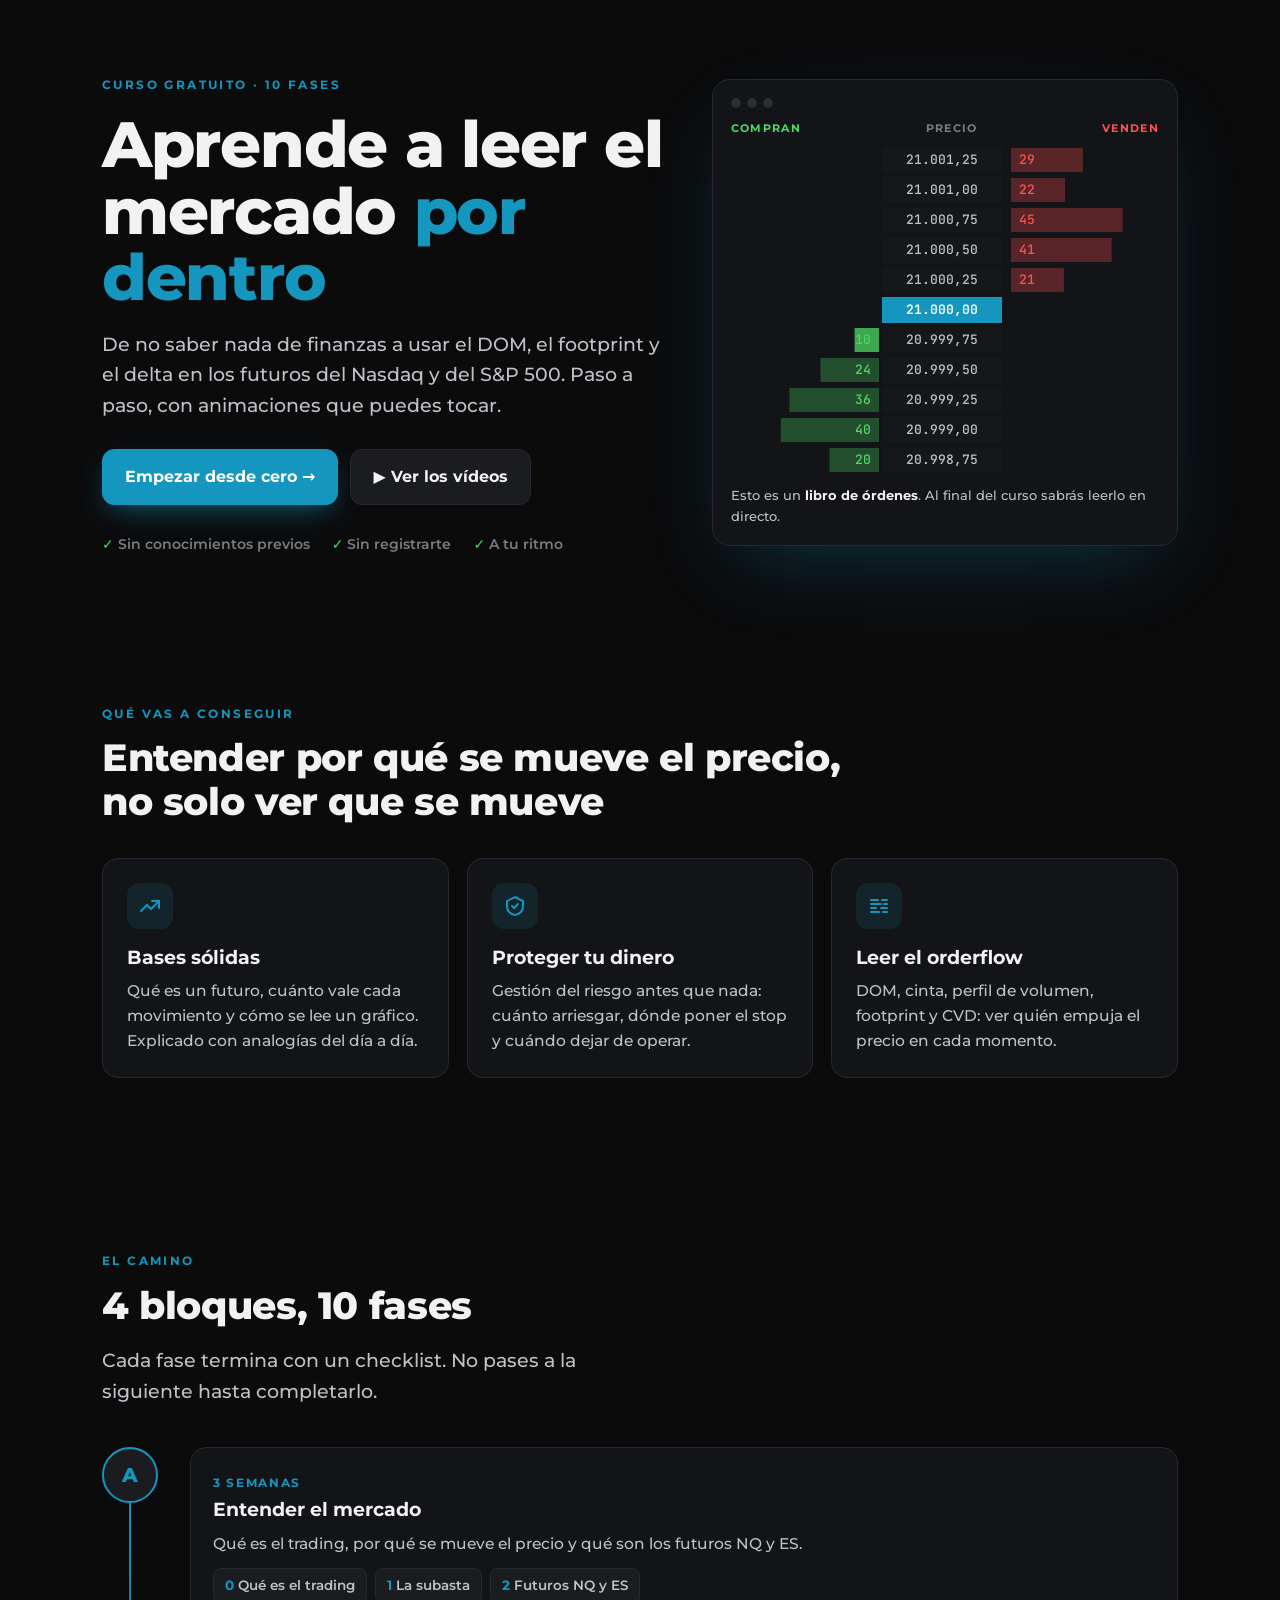
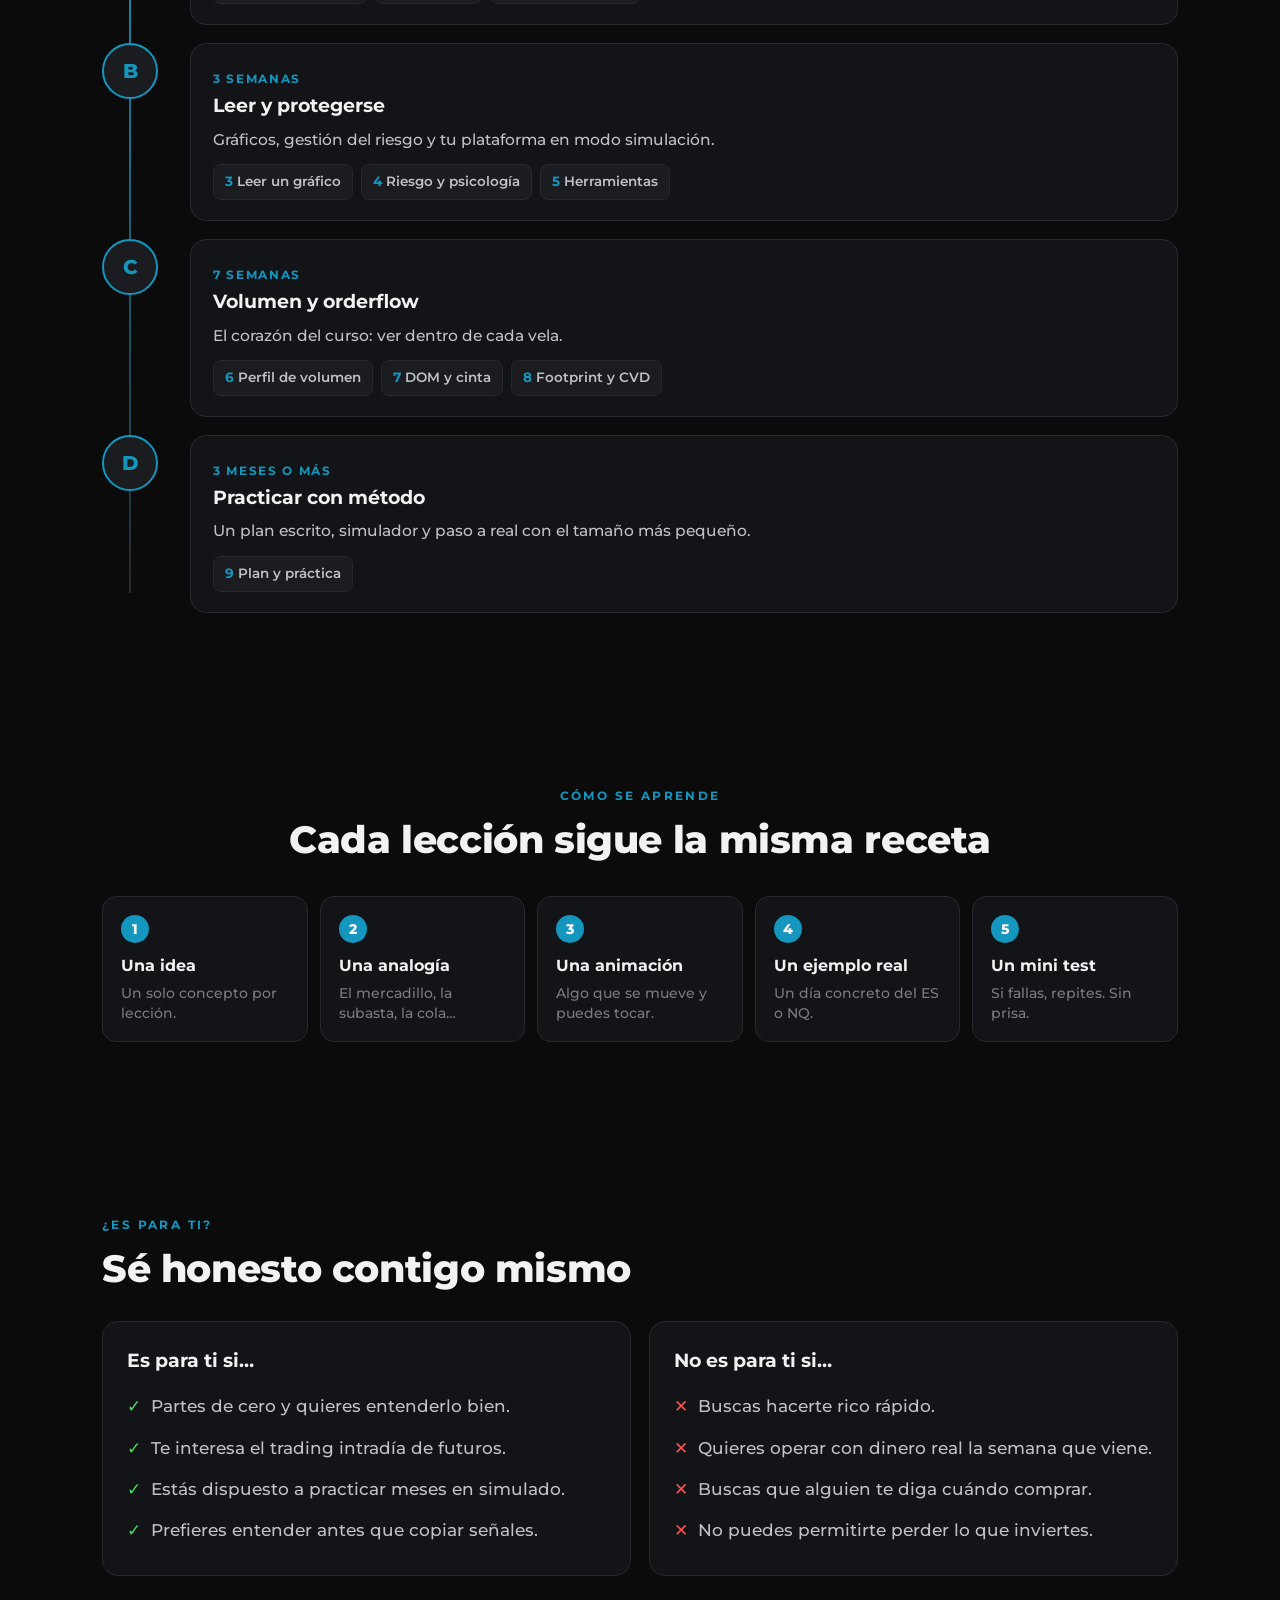
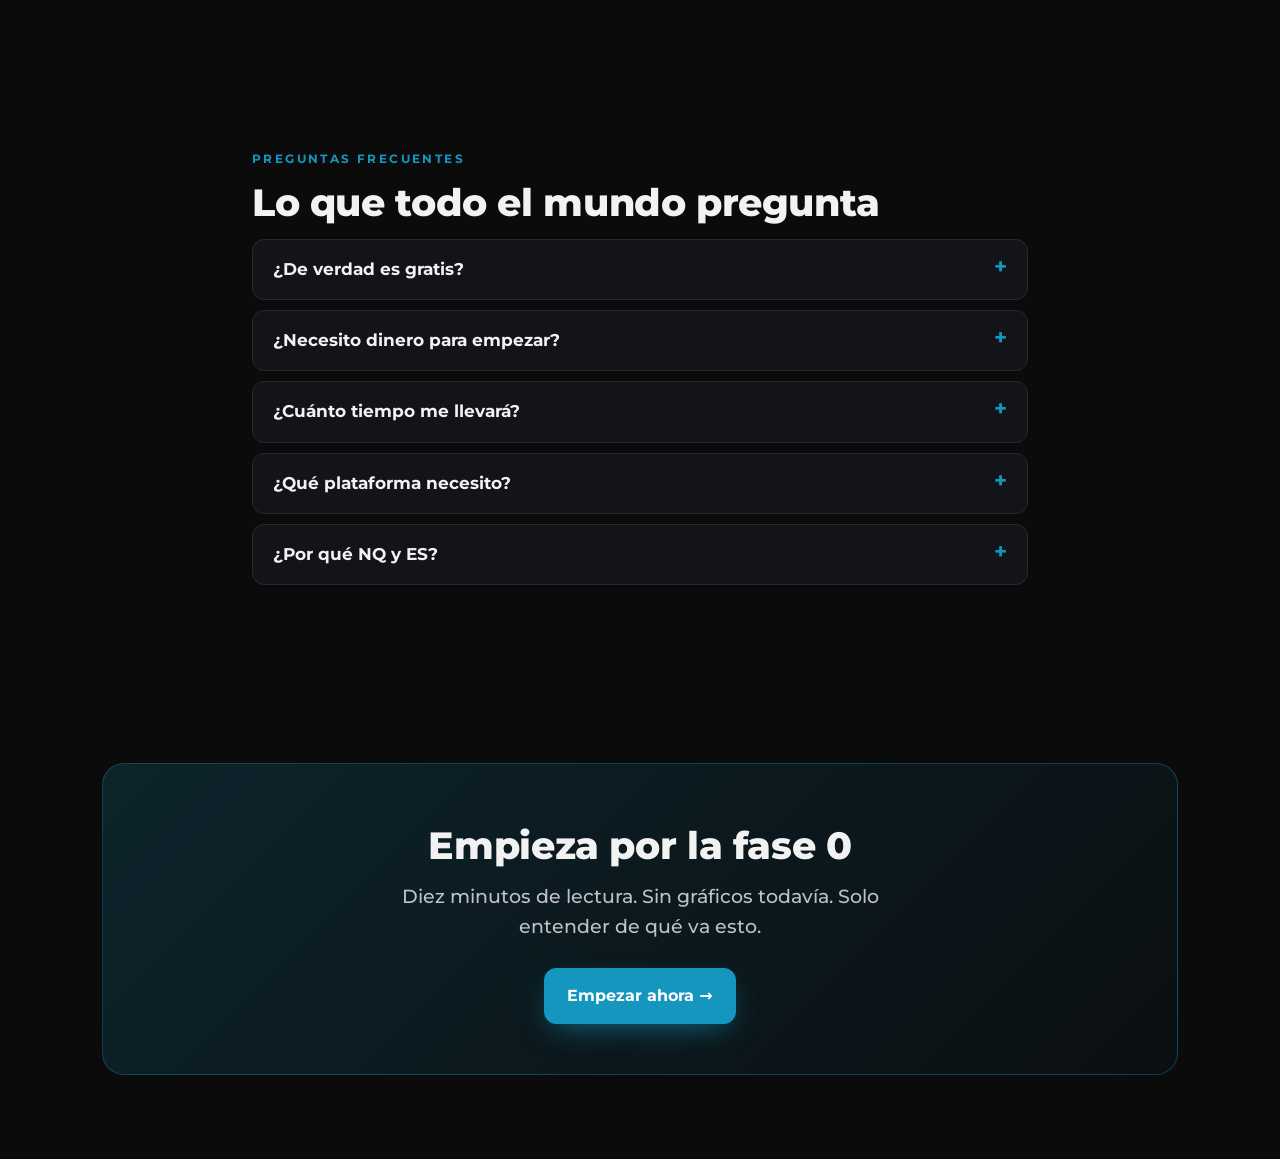
==== aprende.html @ ffaee87b "Add files via upload" ====
<!DOCTYPE html>
<html lang="es">
<head>
<meta charset="utf-8">
<meta name="viewport" content="width=device-width,initial-scale=1">
<title>De cero a Orderflow · Curso gratuito · OPB Labs</title>
<meta name="description" content="Curso gratuito para aprender trading de futuros del Nasdaq y S&P 500 desde cero hasta orderflow, con animaciones interactivas.">
<meta property="og:title" content="De cero a Orderflow · Curso gratuito">
<meta property="og:description" content="Aprende a leer el mercado por dentro: de no saber nada a usar DOM, footprint y CVD en los futuros NQ y ES.">
<link rel="icon" href="assets/logo.svg" type="image/svg+xml">
<link rel="stylesheet" href="assets/fonts.css">
<style>
:root{--bg:#0B0B0C;--panel:#131417;--panel2:#1a1c20;--line:#26292f;--acc:#1496BE;--w:#F2F2F2;--t2:#BEC2C8;--t3:#787C82;--g:#4CD964;--r:#FF5252;--y:#FFE14D}
*{box-sizing:border-box}html{scroll-behavior:smooth}
body{margin:0;background:var(--bg);color:var(--w);font-family:Montserrat,system-ui,sans-serif;font-weight:500;line-height:1.6;font-size:17px}
a{color:inherit}
.wrap{max-width:1120px;margin:0 auto;padding:0 22px}
.topbar{height:6px;background:var(--acc)}
nav{position:sticky;top:0;z-index:50;background:rgba(11,11,12,.88);backdrop-filter:blur(10px);border-bottom:1px solid var(--line)}
nav .wrap{display:flex;align-items:center;justify-content:space-between;height:60px}
.brand{display:flex;align-items:center;gap:10px;text-decoration:none;font-weight:800;letter-spacing:.06em}.brand b{color:var(--acc)}
.links a{color:var(--t2);text-decoration:none;font-weight:600;font-size:14px;margin-left:22px}.links a:hover{color:var(--w)}
.btn{display:inline-flex;align-items:center;gap:8px;text-decoration:none;font-weight:700;font-size:16px;padding:14px 22px;border-radius:12px;border:1px solid var(--line);background:var(--panel2);transition:.2s}
.btn:hover{border-color:var(--acc);transform:translateY(-2px)}
.btn.main{background:var(--acc);border-color:var(--acc);color:#fff;box-shadow:0 10px 30px -10px rgba(20,150,190,.7)}
.kicker{display:inline-block;color:var(--acc);font-weight:700;font-size:12px;letter-spacing:.2em;text-transform:uppercase}
h1{font-weight:800;font-size:clamp(36px,6vw,64px);line-height:1.04;letter-spacing:-.02em;margin:14px 0 18px}
h1 em{font-style:normal;color:var(--acc)}
h2{font-weight:800;font-size:clamp(26px,3.6vw,38px);line-height:1.15;letter-spacing:-.01em;margin:10px 0 14px}
.sub{color:var(--t2);font-size:19px;max-width:560px}
section{padding:84px 0}section.wrap{padding:84px 22px}
.hero{display:grid;grid-template-columns:1.1fr .9fr;gap:40px;align-items:center;padding:70px 22px 60px}
@media(max-width:860px){.hero{grid-template-columns:1fr}.links a:not(.yt){display:none}}
.cta{display:flex;gap:12px;flex-wrap:wrap;margin-top:28px}
.trust{display:flex;gap:22px;flex-wrap:wrap;margin-top:28px;color:var(--t3);font-size:14px;font-weight:600}
.trust span:before{content:"✓ ";color:var(--g)}
.screen{background:var(--panel);border:1px solid var(--line);border-radius:18px;padding:18px;box-shadow:0 30px 80px -30px rgba(20,150,190,.35)}
.screen-top{display:flex;gap:6px;margin-bottom:12px}.screen-top i{width:10px;height:10px;border-radius:50%;background:#2a2d33}
.screen-label{display:flex;justify-content:space-between;font-size:11px;letter-spacing:.12em;color:var(--t3);font-weight:700;margin-bottom:8px}
#ladder{width:100%;height:330px;display:block}
.screen-cap{font-size:13px;color:var(--t2);margin-top:10px}.screen-cap b{color:var(--w)}
.grid3{display:grid;grid-template-columns:repeat(3,1fr);gap:18px;margin-top:34px}
@media(max-width:860px){.grid3{grid-template-columns:1fr}}
.card{background:var(--panel);border:1px solid var(--line);border-radius:16px;padding:24px;transition:.2s}
.card:hover{border-color:#34404a}
.ico{width:46px;height:46px;border-radius:12px;background:rgba(20,150,190,.12);display:grid;place-items:center;margin-bottom:14px}
.card h3{margin:0 0 6px;font-size:19px;font-weight:700}.card p{margin:0;color:var(--t2);font-size:15.5px}
.center{text-align:center}.center .sub{margin:0 auto}
.path{position:relative;margin-top:40px;display:grid;gap:18px}
.step{display:grid;grid-template-columns:70px 1fr;gap:18px;align-items:start}
.dot{width:56px;height:56px;border-radius:50%;background:var(--panel2);border:2px solid var(--acc);display:grid;place-items:center;font-weight:800;color:var(--acc);font-size:20px;position:relative;z-index:1}
.path:before{content:"";position:absolute;left:27px;top:20px;bottom:20px;width:2px;background:linear-gradient(var(--acc),#26292f)}
.step .card{padding:20px 22px}
.step .card small{color:var(--acc);font-weight:700;font-size:12px;letter-spacing:.14em}
.phases{display:flex;flex-wrap:wrap;gap:8px;margin-top:12px}
.phases a{text-decoration:none;font-size:13.5px;font-weight:600;color:var(--t2);background:var(--panel2);border:1px solid var(--line);border-radius:8px;padding:6px 11px;transition:.15s}
.phases a:hover{color:var(--w);border-color:var(--acc)}
.phases a b{color:var(--acc);margin-right:4px}
.method{display:grid;grid-template-columns:repeat(5,1fr);gap:12px;margin-top:34px;counter-reset:m}
@media(max-width:860px){.method{grid-template-columns:1fr 1fr}}
.m{background:var(--panel);border:1px solid var(--line);border-radius:14px;padding:18px;counter-increment:m}
.m:before{content:counter(m);display:inline-grid;place-items:center;width:28px;height:28px;border-radius:50%;background:var(--acc);font-weight:800;font-size:14px;margin-bottom:10px}
.m b{display:block;font-size:16px}.m span{color:var(--t3);font-size:14px;line-height:1.45;display:block;margin-top:4px}
.two{display:grid;grid-template-columns:1fr 1fr;gap:18px;margin-top:30px}
@media(max-width:760px){.two{grid-template-columns:1fr}}
.two ul{list-style:none;padding:0;margin:10px 0 0}.two li{padding:7px 0;color:var(--t2);display:flex;gap:10px}
.yes li:before{content:"✓";color:var(--g);font-weight:800}.no li:before{content:"✕";color:var(--r);font-weight:800}
details{background:var(--panel);border:1px solid var(--line);border-radius:12px;padding:16px 20px;margin:10px 0}
details[open]{border-color:#34404a}
summary{cursor:pointer;font-weight:700;list-style:none;display:flex;justify-content:space-between;gap:12px}
summary::-webkit-details-marker{display:none}summary:after{content:"+";color:var(--acc);font-size:22px;line-height:1}
details[open] summary:after{content:"−"}
details p{color:var(--t2);margin:10px 0 0}
.final{background:linear-gradient(135deg,rgba(20,150,190,.18),rgba(20,150,190,.03));border:1px solid rgba(20,150,190,.35);border-radius:22px;padding:50px 30px;text-align:center}
footer{border-top:1px solid var(--line);padding:30px 0 50px;color:var(--t3);font-size:13.5px}
footer a{color:var(--t2)}
.reveal{opacity:0;transform:translateY(16px);transition:opacity .7s,transform .7s}.reveal.in{opacity:1;transform:none}
@media(prefers-reduced-motion:reduce){.reveal{opacity:1;transform:none;transition:none}}
</style>
</head>
<body>
<script src="assets/site.js" data-part="nav"></script>

<header class="wrap hero">
  <div>
    <span class="kicker">Curso gratuito · 10 fases</span>
    <h1>Aprende a leer el mercado <em>por dentro</em></h1>
    <p class="sub">De no saber nada de finanzas a usar el DOM, el footprint y el delta en los futuros del Nasdaq y del S&amp;P 500. Paso a paso, con animaciones que puedes tocar.</p>
    <div class="cta">
      <a class="btn main" href="curso.html#fase-0">Empezar desde cero →</a>
      <a class="btn" href="https://www.youtube.com/@opb_labs" target="_blank" rel="noopener">▶ Ver los vídeos</a>
    </div>
    <div class="trust"><span>Sin conocimientos previos</span><span>Sin registrarte</span><span>A tu ritmo</span></div>
  </div>
  <div class="screen" aria-hidden="true">
    <div class="screen-top"><i></i><i></i><i></i></div>
    <div class="screen-label"><span class="gr" style="color:#4CD964">COMPRAN</span><span>PRECIO</span><span style="color:#FF5252">VENDEN</span></div>
    <canvas id="ladder"></canvas>
    <div class="screen-cap">Esto es un <b>libro de órdenes</b>. Al final del curso sabrás leerlo en directo.</div>
  </div>
</header>

<section class="wrap reveal">
  <span class="kicker">Qué vas a conseguir</span>
  <h2>Entender por qué se mueve el precio,<br>no solo ver que se mueve</h2>
  <div class="grid3">
    <div class="card"><div class="ico"><svg width="24" height="24" viewBox="0 0 24 24" fill="none" stroke="#1496BE" stroke-width="2" stroke-linecap="round"><path d="M3 17l6-6 4 4 8-8"/><path d="M14 7h7v7"/></svg></div><h3>Bases sólidas</h3><p>Qué es un futuro, cuánto vale cada movimiento y cómo se lee un gráfico. Explicado con analogías del día a día.</p></div>
    <div class="card"><div class="ico"><svg width="24" height="24" viewBox="0 0 24 24" fill="none" stroke="#1496BE" stroke-width="2" stroke-linecap="round"><path d="M12 3l8 4v5c0 5-3.5 8-8 9-4.5-1-8-4-8-9V7z"/><path d="M9 12l2 2 4-4"/></svg></div><h3>Proteger tu dinero</h3><p>Gestión del riesgo antes que nada: cuánto arriesgar, dónde poner el stop y cuándo dejar de operar.</p></div>
    <div class="card"><div class="ico"><svg width="24" height="24" viewBox="0 0 24 24" fill="none" stroke="#1496BE" stroke-width="2" stroke-linecap="round"><path d="M4 6h7M4 10h10M4 14h5M4 18h8"/><path d="M15 6h5M17 10h3M14 14h6M16 18h4"/></svg></div><h3>Leer el orderflow</h3><p>DOM, cinta, perfil de volumen, footprint y CVD: ver quién empuja el precio en cada momento.</p></div>
  </div>
</section>

<section class="wrap reveal" id="camino">
  <span class="kicker">El camino</span>
  <h2>4 bloques, 10 fases</h2>
  <p class="sub">Cada fase termina con un checklist. No pases a la siguiente hasta completarlo.</p>
  <div class="path">
    <div class="step"><div class="dot">A</div><div class="card"><small>3 SEMANAS</small><h3>Entender el mercado</h3><p>Qué es el trading, por qué se mueve el precio y qué son los futuros NQ y ES.</p>
      <div class="phases"><a href="curso.html#fase-0"><b>0</b>Qué es el trading</a><a href="curso.html#fase-1"><b>1</b>La subasta</a><a href="curso.html#fase-2"><b>2</b>Futuros NQ y ES</a></div></div></div>
    <div class="step"><div class="dot">B</div><div class="card"><small>3 SEMANAS</small><h3>Leer y protegerse</h3><p>Gráficos, gestión del riesgo y tu plataforma en modo simulación.</p>
      <div class="phases"><a href="curso.html#fase-3"><b>3</b>Leer un gráfico</a><a href="curso.html#fase-4"><b>4</b>Riesgo y psicología</a><a href="curso.html#fase-5"><b>5</b>Herramientas</a></div></div></div>
    <div class="step"><div class="dot">C</div><div class="card"><small>7 SEMANAS</small><h3>Volumen y orderflow</h3><p>El corazón del curso: ver dentro de cada vela.</p>
      <div class="phases"><a href="curso.html#fase-6"><b>6</b>Perfil de volumen</a><a href="curso.html#fase-7"><b>7</b>DOM y cinta</a><a href="curso.html#fase-8"><b>8</b>Footprint y CVD</a></div></div></div>
    <div class="step"><div class="dot">D</div><div class="card"><small>3 MESES O MÁS</small><h3>Practicar con método</h3><p>Un plan escrito, simulador y paso a real con el tamaño más pequeño.</p>
      <div class="phases"><a href="curso.html#fase-9"><b>9</b>Plan y práctica</a></div></div></div>
  </div>
</section>

<section class="wrap reveal center">
  <span class="kicker">Cómo se aprende</span>
  <h2>Cada lección sigue la misma receta</h2>
  <div class="method" style="text-align:left">
    <div class="m"><b>Una idea</b><span>Un solo concepto por lección.</span></div>
    <div class="m"><b>Una analogía</b><span>El mercadillo, la subasta, la cola…</span></div>
    <div class="m"><b>Una animación</b><span>Algo que se mueve y puedes tocar.</span></div>
    <div class="m"><b>Un ejemplo real</b><span>Un día concreto del ES o NQ.</span></div>
    <div class="m"><b>Un mini test</b><span>Si fallas, repites. Sin prisa.</span></div>
  </div>
</section>

<section class="wrap reveal">
  <span class="kicker">¿Es para ti?</span>
  <h2>Sé honesto contigo mismo</h2>
  <div class="two">
    <div class="card yes"><h3>Es para ti si…</h3><ul><li>Partes de cero y quieres entenderlo bien.</li><li>Te interesa el trading intradía de futuros.</li><li>Estás dispuesto a practicar meses en simulado.</li><li>Prefieres entender antes que copiar señales.</li></ul></div>
    <div class="card no"><h3>No es para ti si…</h3><ul><li>Buscas hacerte rico rápido.</li><li>Quieres operar con dinero real la semana que viene.</li><li>Buscas que alguien te diga cuándo comprar.</li><li>No puedes permitirte perder lo que inviertes.</li></ul></div>
  </div>
</section>

<section class="wrap reveal" id="preguntas" style="max-width:820px">
  <span class="kicker">Preguntas frecuentes</span>
  <h2>Lo que todo el mundo pregunta</h2>
  <details><summary>¿De verdad es gratis?</summary><p>Sí. Todo el contenido de esta web es gratuito y no hace falta registrarse. Tu progreso se guarda en tu propio navegador.</p></details>
  <details><summary>¿Necesito dinero para empezar?</summary><p>No. Las primeras fases son teoría y práctica en cuenta de simulación. No se recomienda operar con dinero real hasta la fase 9, y siempre empezando con micros (MES o MNQ).</p></details>
  <details><summary>¿Cuánto tiempo me llevará?</summary><p>Unas 13 semanas de aprendizaje con 5–7 horas a la semana, más varios meses de práctica en simulado. Lo importante es completar cada checklist, no la fecha.</p></details>
  <details><summary>¿Qué plataforma necesito?</summary><p>Cualquiera que muestre DOM y footprint: NinjaTrader 8, Sierra Chart, ATAS o Quantower, entre otras. En la fase 5 se explica cómo montarlo en simulación.</p></details>
  <details><summary>¿Por qué NQ y ES?</summary><p>Son los futuros más negociados sobre índices de EE. UU., con mucha liquidez y versiones micro para empezar con poco riesgo.</p></details>
</section>

<section class="wrap reveal">
  <div class="final">
    <h2>Empieza por la fase 0</h2>
    <p class="sub" style="margin:0 auto 26px">Diez minutos de lectura. Sin gráficos todavía. Solo entender de qué va esto.</p>
    <a class="btn main" href="curso.html#fase-0">Empezar ahora →</a>
  </div>
</section>

<script src="assets/site.js" data-part="footer"></script>

<script>
/* libro de órdenes animado de la portada */
(function(){
  const cv=document.getElementById('ladder');const rows=11;let price=21000,bids=[],asks=[],flash=-1,ft=0,dir=0;
  for(let i=0;i<rows;i++){bids.push(10+Math.random()*40);asks.push(10+Math.random()*40);}
  function draw(){const dpr=Math.min(devicePixelRatio||1,2),w=cv.clientWidth,h=cv.clientHeight;if(cv.width!==w*dpr){cv.width=w*dpr;cv.height=h*dpr;}
    const c=cv.getContext('2d');c.setTransform(dpr,0,0,dpr,0,0);c.clearRect(0,0,w,h);
    const rh=h/rows,mid=Math.floor(rows/2),pw=Math.min(120,w*.3),side=(w-pw)/2-6,mx=60;
    for(let i=0;i<rows;i++){const y=i*rh,p=price+(mid-i)*0.25;
      c.fillStyle=i===mid?'#1496BE':'#15171a';c.fillRect(side+3,y+2,pw,rh-4);
      c.fillStyle=i===mid?'#fff':'#BEC2C8';c.font=(i===mid?'600 ':'500 ')+'13px JetBrains Mono';c.textAlign='center';
      c.fillText(p.toLocaleString('es-ES',{minimumFractionDigits:2}),side+3+pw/2,y+rh/2+4);
      if(i>mid){const bw=side*Math.min(1,bids[i]/mx);c.fillStyle='rgba(76,217,100,'+(i===flash&&dir<0?.75:.3)+')';c.fillRect(side-bw,y+3,bw,rh-6);c.fillStyle='#4CD964';c.textAlign='right';c.fillText(Math.round(bids[i]),side-8,y+rh/2+4);}
      if(i<mid){const aw=side*Math.min(1,asks[i]/mx);c.fillStyle='rgba(255,82,82,'+(i===flash&&dir>0?.75:.3)+')';c.fillRect(w-side,y+3,aw,rh-6);c.fillStyle='#FF5252';c.textAlign='left';c.fillText(Math.round(asks[i]),w-side+8,y+rh/2+4);}
    }c.textAlign='left';}
  function step(){for(let i=0;i<rows;i++){bids[i]=Math.max(3,bids[i]+(Math.random()-.5)*6);asks[i]=Math.max(3,asks[i]+(Math.random()-.5)*6);}
    const mid=Math.floor(rows/2);ft++;
    if(ft%6===0){dir=Math.random()<.5?1:-1;if(dir>0){asks[mid-1]-=18;flash=mid-1;if(asks[mid-1]<4){price+=.25;asks.shift();asks.push(10+Math.random()*40);bids.shift();bids.push(10+Math.random()*40);}}
      else{bids[mid+1]-=18;flash=mid+1;if(bids[mid+1]<4){price-=.25;asks.unshift(10+Math.random()*40);asks.pop();bids.unshift(10+Math.random()*40);bids.pop();}}}
    else flash=-1;draw();}
  const reduce=matchMedia('(prefers-reduced-motion: reduce)').matches;draw();if(!reduce)setInterval(step,260);addEventListener('resize',draw);
})();
/* aparición suave de secciones */
(function(){const els=document.querySelectorAll('.reveal');if(!('IntersectionObserver' in window)){els.forEach(e=>e.classList.add('in'));return;}
  const io=new IntersectionObserver(es=>es.forEach(e=>{if(e.isIntersecting){e.target.classList.add('in');io.unobserve(e.target);}}),{threshold:.12});els.forEach(e=>io.observe(e));})();
</script>
</body>
</html>
---- assets/fonts.css ----
/* Fuentes servidas desde opb-labs.com (licencia SIL OFL, ver OFL-*.txt) */
@font-face{font-family:Montserrat;font-style:normal;font-weight:400;font-display:swap;src:url(montserrat-latin-400-normal.woff2) format('woff2')}
@font-face{font-family:Montserrat;font-style:normal;font-weight:500;font-display:swap;src:url(montserrat-latin-500-normal.woff2) format('woff2')}
@font-face{font-family:Montserrat;font-style:normal;font-weight:600;font-display:swap;src:url(montserrat-latin-600-normal.woff2) format('woff2')}
@font-face{font-family:Montserrat;font-style:normal;font-weight:700;font-display:swap;src:url(montserrat-latin-700-normal.woff2) format('woff2')}
@font-face{font-family:Montserrat;font-style:normal;font-weight:800;font-display:swap;src:url(montserrat-latin-800-normal.woff2) format('woff2')}
@font-face{font-family:'JetBrains Mono';font-style:normal;font-weight:500;font-display:swap;src:url(jetbrains-mono-latin-500-normal.woff2) format('woff2')}
@font-face{font-family:'JetBrains Mono';font-style:normal;font-weight:600;font-display:swap;src:url(jetbrains-mono-latin-600-normal.woff2) format('woff2')}
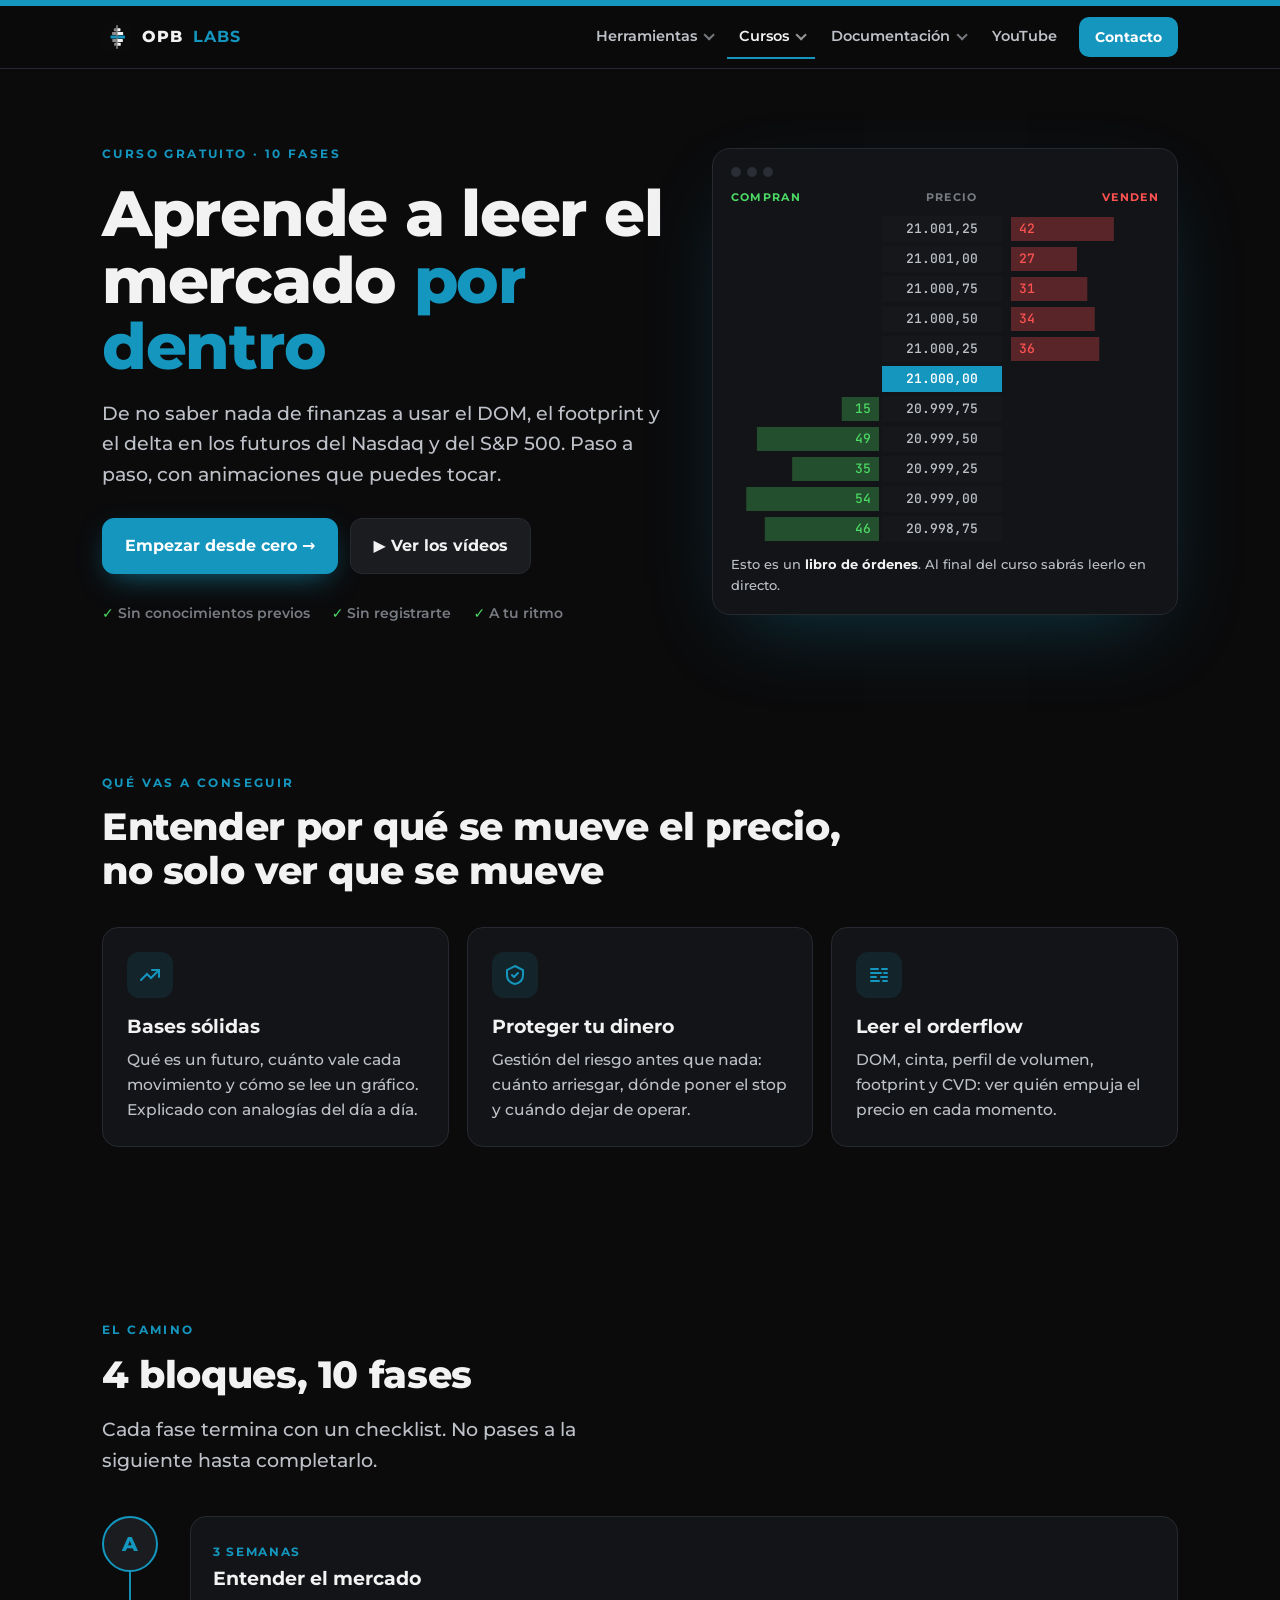
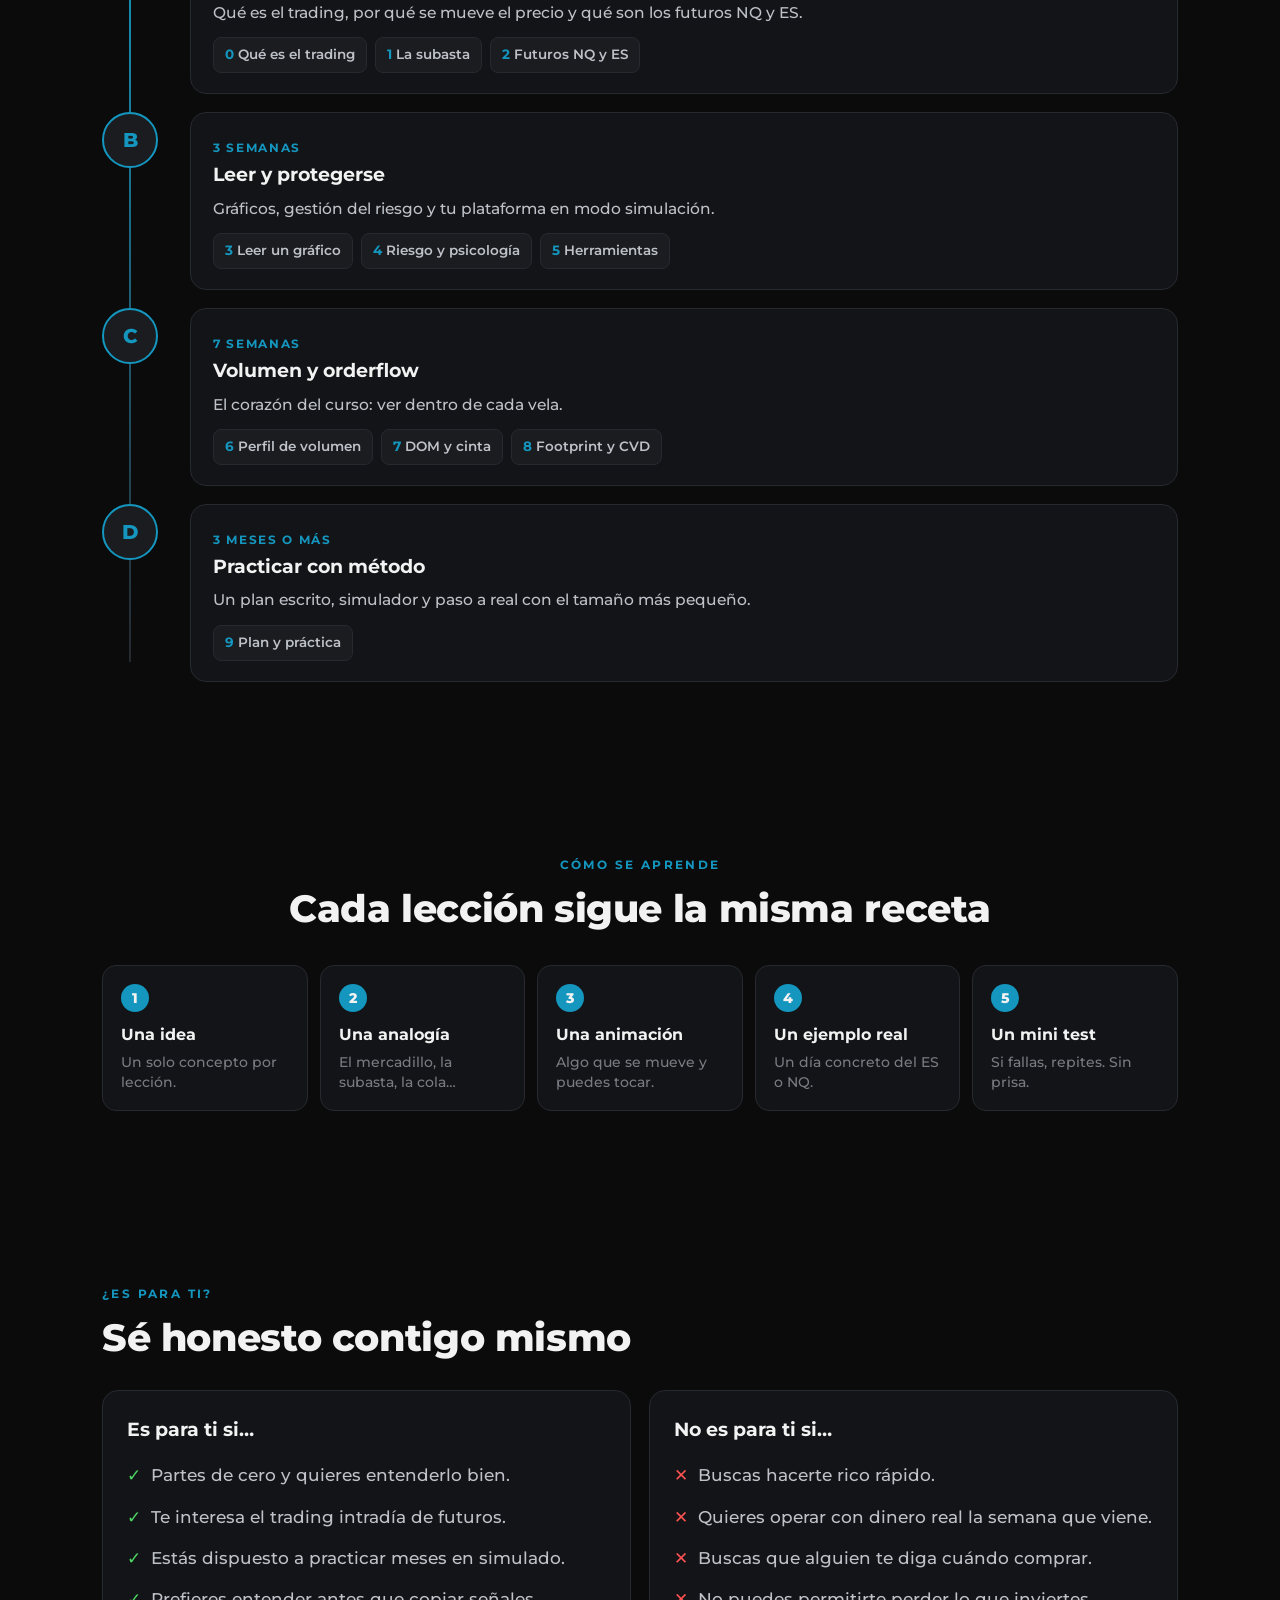
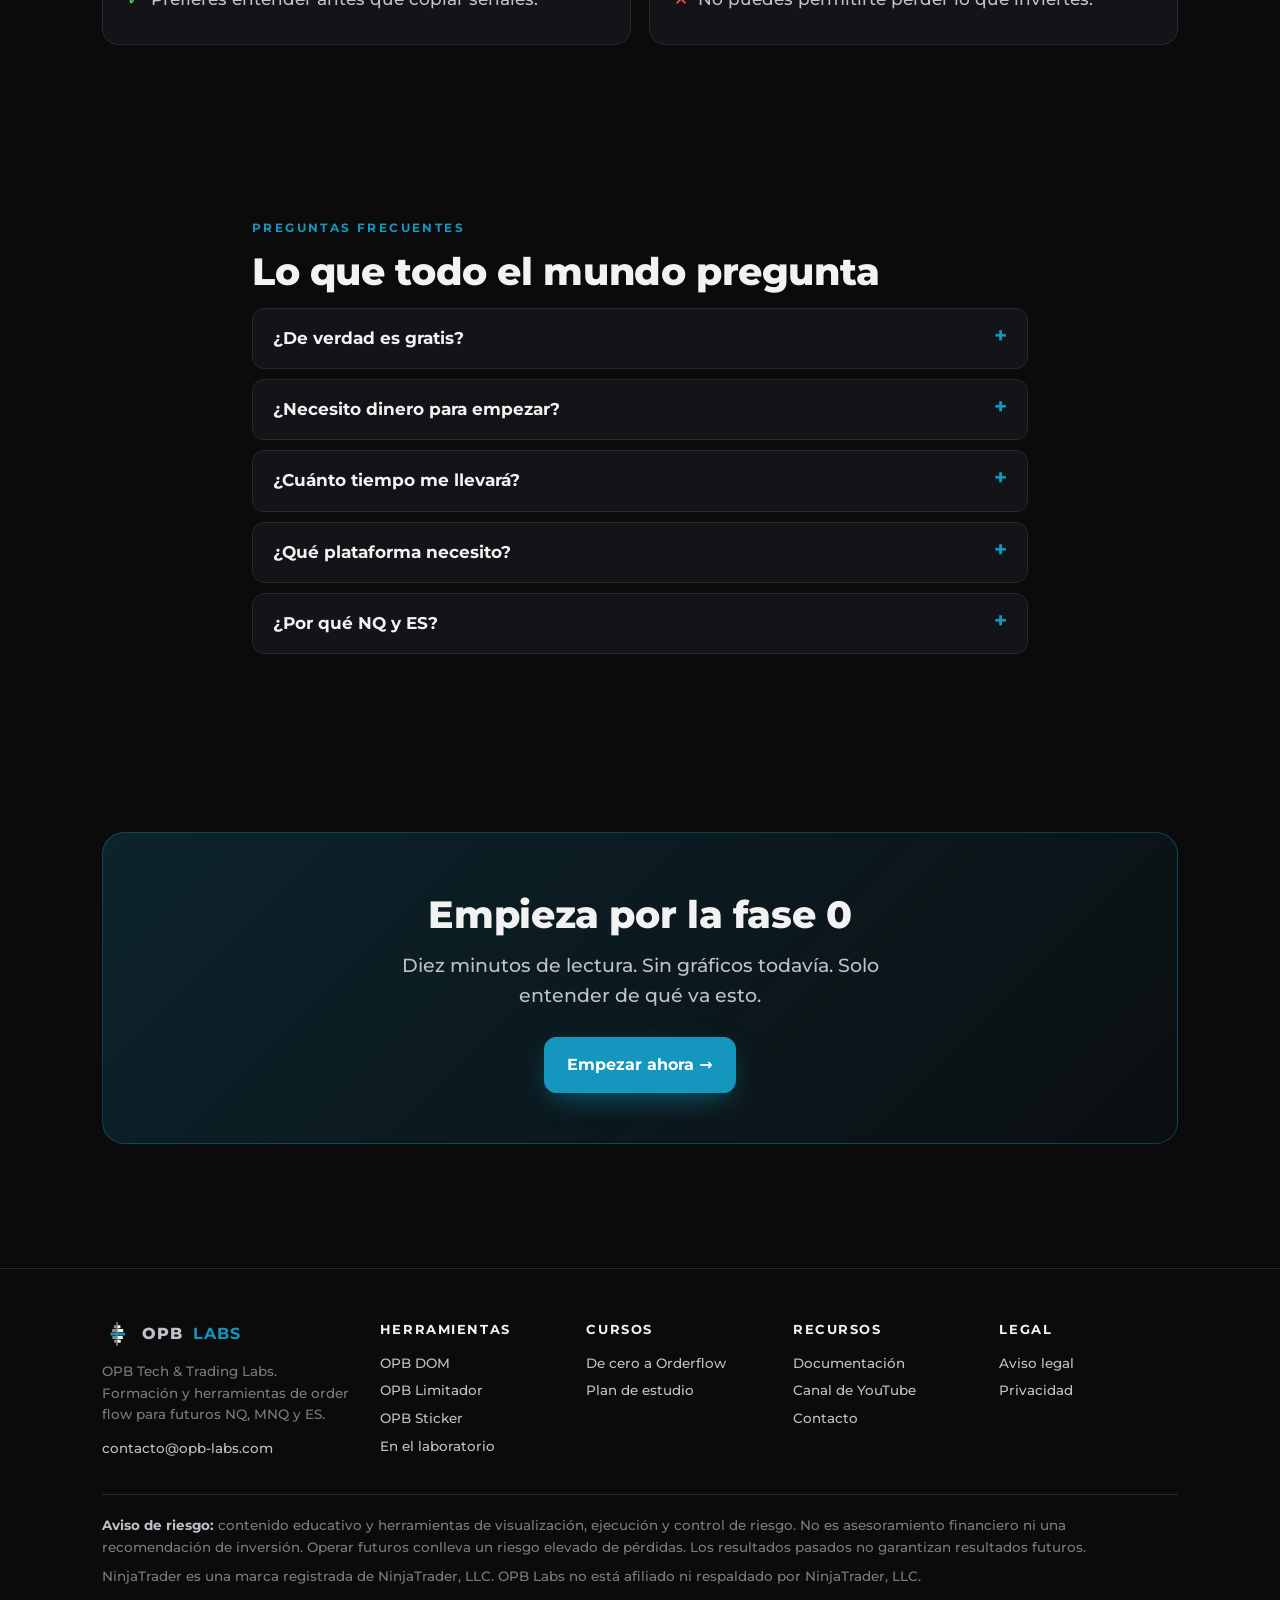
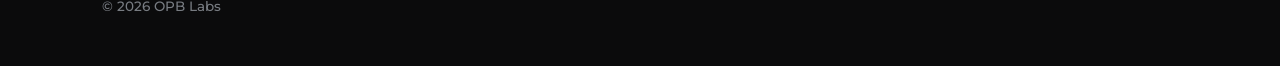
==== commit 6d23e899: "Add files via upload" ====
--- a/aprende.html
+++ b/aprende.html
@@ -7,6 +7,9 @@
 <meta name="description" content="Curso gratuito para aprender trading de futuros del Nasdaq y S&P 500 desde cero hasta orderflow, con animaciones interactivas.">
 <meta property="og:title" content="De cero a Orderflow · Curso gratuito">
 <meta property="og:description" content="Aprende a leer el mercado por dentro: de no saber nada a usar DOM, footprint y CVD en los futuros NQ y ES.">
+<link rel="alternate" hreflang="es" href="https://opb-labs.com/aprende">
+<link rel="alternate" hreflang="en" href="https://opb-labs.com/en/learn">
+<link rel="alternate" hreflang="x-default" href="https://opb-labs.com/aprende">
 <link rel="icon" href="assets/logo.svg" type="image/svg+xml">
 <link rel="stylesheet" href="assets/fonts.css">
 <style>
